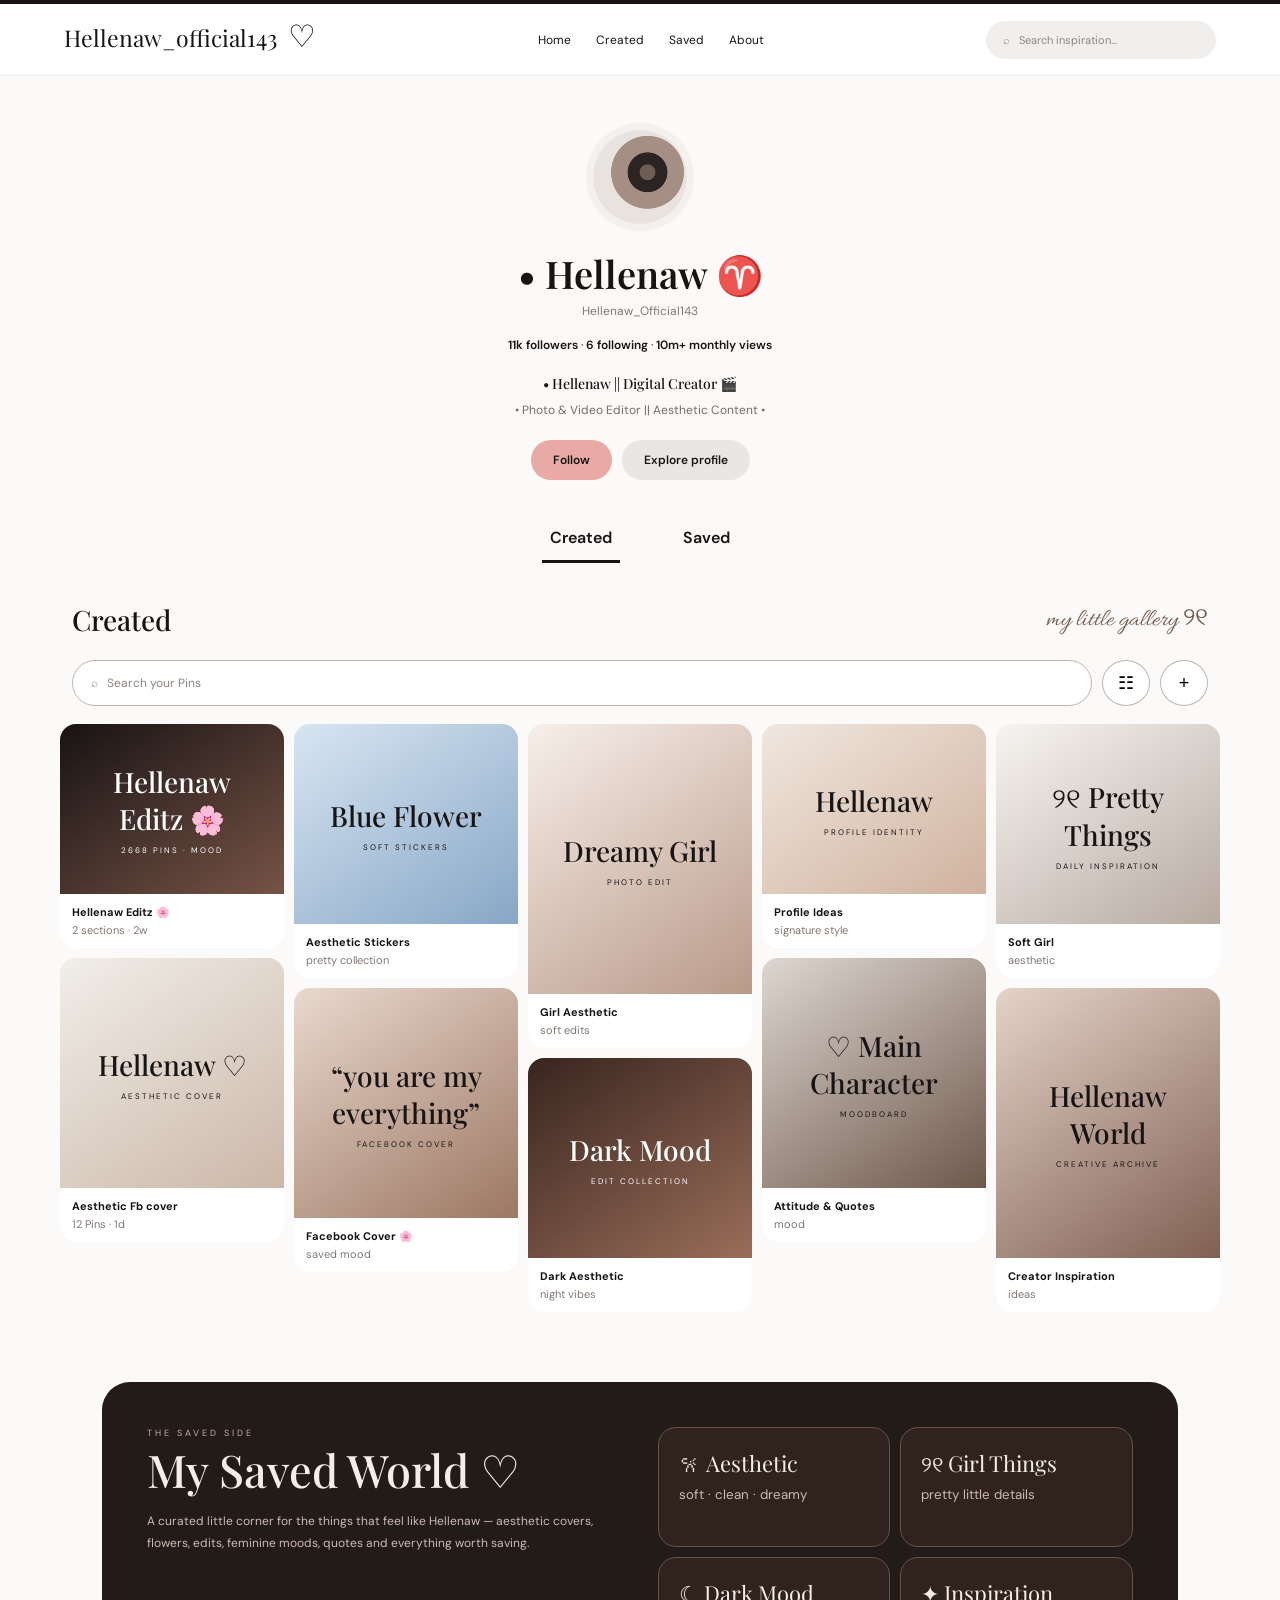
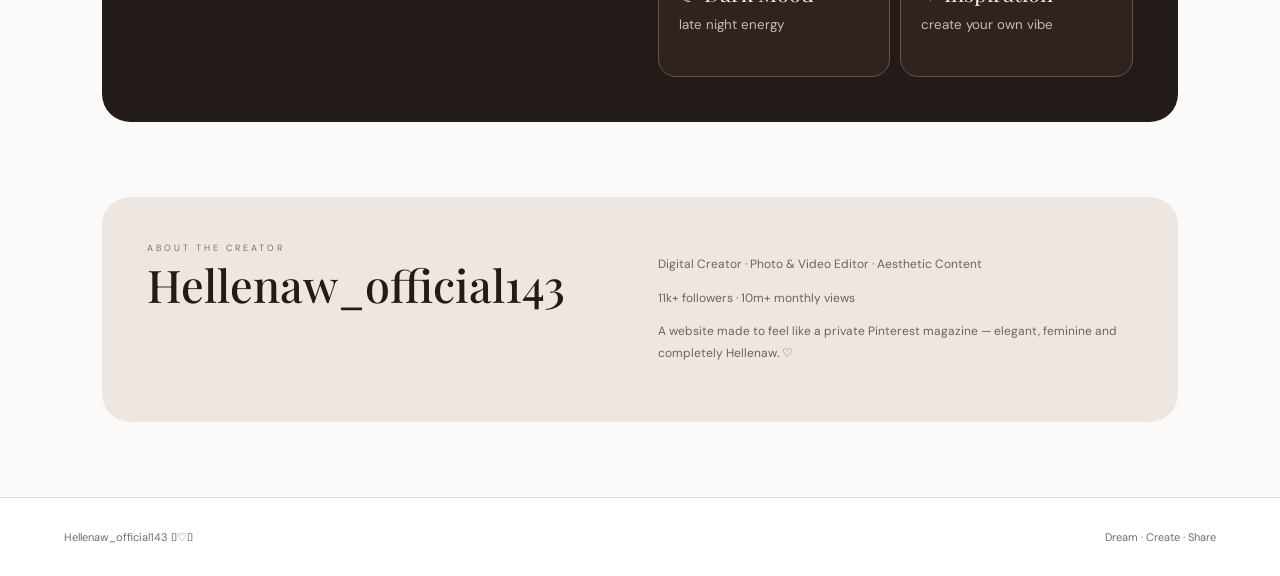
==== index.html @ 23c783a8 "Rename Hellenaw_official143_Pinterest_Aesthetic_V2-2.html to index.html" ====
<!DOCTYPE html>
<html lang="en">
<head>
<meta charset="UTF-8">
<meta name="viewport" content="width=device-width, initial-scale=1.0">
<title>Hellenaw_official143 · Pinterest</title>
<style>
@import url('https://fonts.googleapis.com/css2?family=Playfair+Display:wght@500;600&family=DM+Sans:wght@400;500;600&family=Allura&display=swap');
:root{--bg:#fbfaf9;--ink:#171414;--soft:#eceae7;--brown:#5a3d31;--pink:#e9aaa6;--line:#ddd9d5}
*{box-sizing:border-box}html{scroll-behavior:smooth}body{margin:0;background:var(--bg);color:var(--ink);font-family:"DM Sans",sans-serif}
a{text-decoration:none;color:inherit}.top{height:4px;background:#191515}
.nav{height:72px;background:#fff;display:flex;align-items:center;justify-content:space-between;padding:0 5%;position:sticky;top:0;z-index:20;border-bottom:1px solid #eee}
.brand{font-family:"Playfair Display",serif;font-size:23px}.brand span{font-family:Allura;font-size:31px;margin-left:5px}
.navlinks{display:flex;gap:25px;font-size:12px}.navlinks a:hover{text-decoration:underline}
.search{width:230px;background:#f1efed;border-radius:28px;padding:12px 17px;color:#8b8581;font-size:11px}
.hero{max-width:1120px;margin:auto;text-align:center;padding:54px 20px 28px}
.avatar{width:94px;height:94px;border-radius:50%;margin:auto;background:radial-gradient(circle at 58% 45%,#6e5d54 0 10%,#2c2422 11% 26%,#a58e83 27% 48%,#e8e3df 49% 100%);box-shadow:0 0 0 7px #f3f1ef}
.hero h1{font:600 38px "Playfair Display";margin:24px 0 4px}.handle{color:#807873;font-size:12px}.stats{font-size:12px;margin:18px 0}.stats b{font-weight:600}
.bio{font:500 14px "Playfair Display";line-height:1.8}.subbio{color:#756c68;font-size:12px;margin-top:6px}.actions{margin:22px 0;display:flex;justify-content:center;gap:10px}.btn{padding:12px 22px;border-radius:25px;font-size:12px;font-weight:600}.primary{background:var(--pink)}.secondary{background:#e9e7e4}
.tabs{display:flex;justify-content:center;gap:55px;margin-top:35px;font-weight:600}.tabs a{padding:12px 8px}.tabs .active{border-bottom:3px solid #171414}
.profileline{max-width:1180px;margin:10px auto 0;padding:0 22px;display:flex;justify-content:space-between;align-items:center}.profileline h2{font:500 28px "Playfair Display";margin:0}.profileline span{font-family:Allura;font-size:25px;color:#765b4e}
.tools{max-width:1180px;margin:22px auto 18px;padding:0 22px;display:flex;gap:10px}.pinsearch{flex:1;border:1px solid #bbb6b1;border-radius:24px;padding:14px 18px;background:#fff;color:#8b8581;font-size:12px}.filter,.add{width:48px;border:1px solid #bbb6b1;background:white;border-radius:50%;font-size:18px}
.grid{max-width:1180px;margin:auto;padding:0 10px 70px;columns:5 160px;column-gap:10px}
.card{break-inside:avoid;margin-bottom:10px;border-radius:16px;overflow:hidden;background:#eee;position:relative;cursor:pointer}.art{display:flex;align-items:center;justify-content:center;text-align:center;min-height:170px;padding:22px}
.card:nth-child(2n) .art{min-height:230px}.card:nth-child(3n) .art{min-height:200px}.card:nth-child(5n) .art{min-height:270px}
.art h3{font:500 28px "Playfair Display";margin:0}.art small{display:block;font-size:8px;letter-spacing:2px;margin-top:8px;text-transform:uppercase}
.c1{background:linear-gradient(145deg,#181313,#765346);color:white}.c2{background:linear-gradient(145deg,#f1eee9,#cbb7a8)}.c3{background:linear-gradient(145deg,#d8e5f2,#87a7c6)}.c4{background:linear-gradient(145deg,#e9d9ce,#9c7763)}.c5{background:linear-gradient(145deg,#f7efea,#b99a89)}.c6{background:linear-gradient(145deg,#38251f,#9a6d59);color:white}.c7{background:linear-gradient(145deg,#f0e7df,#d0b29e)}.c8{background:linear-gradient(145deg,#ded7d1,#6e584c)}.c9{background:linear-gradient(145deg,#f7f4f1,#b7aaa1)}.c10{background:linear-gradient(145deg,#e5d3c8,#806053)}
.label{background:#fff;padding:11px 12px;font-size:11px}.label b{display:block;margin-bottom:4px}.label span{color:#817873}
.collection{max-width:1120px;margin:0 auto 75px;padding:0 22px}.collectionbox{background:#231b18;color:#f5ede8;border-radius:28px;padding:45px;display:grid;grid-template-columns:1fr 1fr;gap:35px}.collectionbox h2{font:500 45px "Playfair Display";margin:0 0 10px}.collectionbox p{color:#cdbcb3;line-height:1.8;font-size:12px}.minirow{display:grid;grid-template-columns:1fr 1fr;gap:10px}.mini{border:1px solid #66544c;border-radius:18px;padding:20px;min-height:120px;background:#30231e}.mini strong{font:22px "Playfair Display"}.mini small{display:block;margin-top:8px;color:#cbb9af}
footer{background:#fff;border-top:1px solid var(--line);padding:32px 5%;display:flex;justify-content:space-between;color:#766b66;font-size:11px}
@media(max-width:800px){.navlinks{display:none}.search{width:130px}.grid{columns:3 130px}.collectionbox{grid-template-columns:1fr;padding:30px}.tabs{gap:30px}}
@media(max-width:500px){.nav{padding:0 15px}.brand{font-size:18px}.search{display:none}.hero{padding-top:35px}.hero h1{font-size:31px}.grid{columns:2 125px;padding-left:5px;padding-right:5px}.profileline{padding:0 15px}.tools{padding:0 15px}.collection{padding:0 15px}.minirow{grid-template-columns:1fr 1fr}}
</style>
</head>
<body>
<div class="top"></div>
<header class="nav">
  <a class="brand" href="#home">Hellenaw_official143 <span>♡</span></a>
  <div class="navlinks"><a href="#home">Home</a><a href="#created">Created</a><a href="#saved">Saved</a><a href="#about">About</a></div>
  <div class="search">⌕ &nbsp; Search inspiration...</div>
</header>

<section class="hero" id="home">
  <div class="avatar"></div>
  <h1>• Hellenaw ♈</h1>
  <div class="handle">Hellenaw_Official143</div>
  <div class="stats"><b>11k followers</b> · <b>6 following</b> · <b>10m+ monthly views</b></div>
  <div class="bio">• Hellenaw || Digital Creator 🎬</div>
  <div class="subbio">• Photo & Video Editor || Aesthetic Content •</div>
  <div class="actions"><a class="btn primary" href="https://www.pinterest.com/hellenaw_official143/" target="_blank">Follow</a><a class="btn secondary" href="#created">Explore profile</a></div>
  <div class="tabs"><a class="active" href="#created">Created</a><a href="#saved">Saved</a></div>
</section>

<section id="created">
<div class="profileline"><h2>Created</h2><span>my little gallery ୨୧</span></div>
<div class="tools"><div class="pinsearch">⌕ &nbsp; Search your Pins</div><button class="filter">☷</button><button class="add">+</button></div>
<div class="grid">
  <article class="card"><div class="art c1"><div><h3>Hellenaw Editz 🌸</h3><small>2668 pins · mood</small></div></div><div class="label"><b>Hellenaw Editz 🌸</b><span>2 sections · 2w</span></div></article>
  <article class="card"><div class="art c2"><div><h3>Hellenaw ♡</h3><small>aesthetic cover</small></div></div><div class="label"><b>Aesthetic Fb cover</b><span>12 Pins · 1d</span></div></article>
  <article class="card"><div class="art c3"><div><h3>Blue Flower</h3><small>soft stickers</small></div></div><div class="label"><b>Aesthetic Stickers</b><span>pretty collection</span></div></article>
  <article class="card"><div class="art c4"><div><h3>“you are my everything”</h3><small>Facebook cover</small></div></div><div class="label"><b>Facebook Cover 🌸</b><span>saved mood</span></div></article>
  <article class="card"><div class="art c5"><div><h3>Dreamy Girl</h3><small>photo edit</small></div></div><div class="label"><b>Girl Aesthetic</b><span>soft edits</span></div></article>
  <article class="card"><div class="art c6"><div><h3>Dark Mood</h3><small>edit collection</small></div></div><div class="label"><b>Dark Aesthetic</b><span>night vibes</span></div></article>
  <article class="card"><div class="art c7"><div><h3>Hellenaw</h3><small>profile identity</small></div></div><div class="label"><b>Profile Ideas</b><span>signature style</span></div></article>
  <article class="card"><div class="art c8"><div><h3>♡ Main Character</h3><small>moodboard</small></div></div><div class="label"><b>Attitude & Quotes</b><span>mood</span></div></article>
  <article class="card"><div class="art c9"><div><h3>୨୧ Pretty Things</h3><small>daily inspiration</small></div></div><div class="label"><b>Soft Girl</b><span>aesthetic</span></div></article>
  <article class="card"><div class="art c10"><div><h3>Hellenaw World</h3><small>creative archive</small></div></div><div class="label"><b>Creator Inspiration</b><span>ideas</span></div></article>
</div>
</section>

<section class="collection" id="saved">
<div class="collectionbox">
<div><div style="letter-spacing:3px;font-size:9px;color:#c7ada0">THE SAVED SIDE</div><h2>My Saved World ♡</h2><p>A curated little corner for the things that feel like Hellenaw — aesthetic covers, flowers, edits, feminine moods, quotes and everything worth saving.</p></div>
<div class="minirow">
<div class="mini"><strong>𐙚 Aesthetic</strong><small>soft · clean · dreamy</small></div>
<div class="mini"><strong>୨୧ Girl Things</strong><small>pretty little details</small></div>
<div class="mini"><strong>☾ Dark Mood</strong><small>late night energy</small></div>
<div class="mini"><strong>✦ Inspiration</strong><small>create your own vibe</small></div>
</div>
</div>
</section>

<section class="collection" id="about">
<div class="collectionbox" style="background:#eee7e1;color:#241a16">
<div><div style="letter-spacing:3px;font-size:9px;color:#856c5e">ABOUT THE CREATOR</div><h2>Hellenaw_official143</h2></div>
<div><p style="color:#6f625b">Digital Creator · Photo & Video Editor · Aesthetic Content</p><p style="color:#6f625b">11k+ followers · 10m+ monthly views</p><p style="color:#6f625b">A website made to feel like a private Pinterest magazine — elegant, feminine and completely Hellenaw. ♡</p></div>
</div>
</section>

<footer><span>Hellenaw_official143 𓆩♡𓆪</span><span>Dream · Create · Share</span></footer>
</body>
</html>
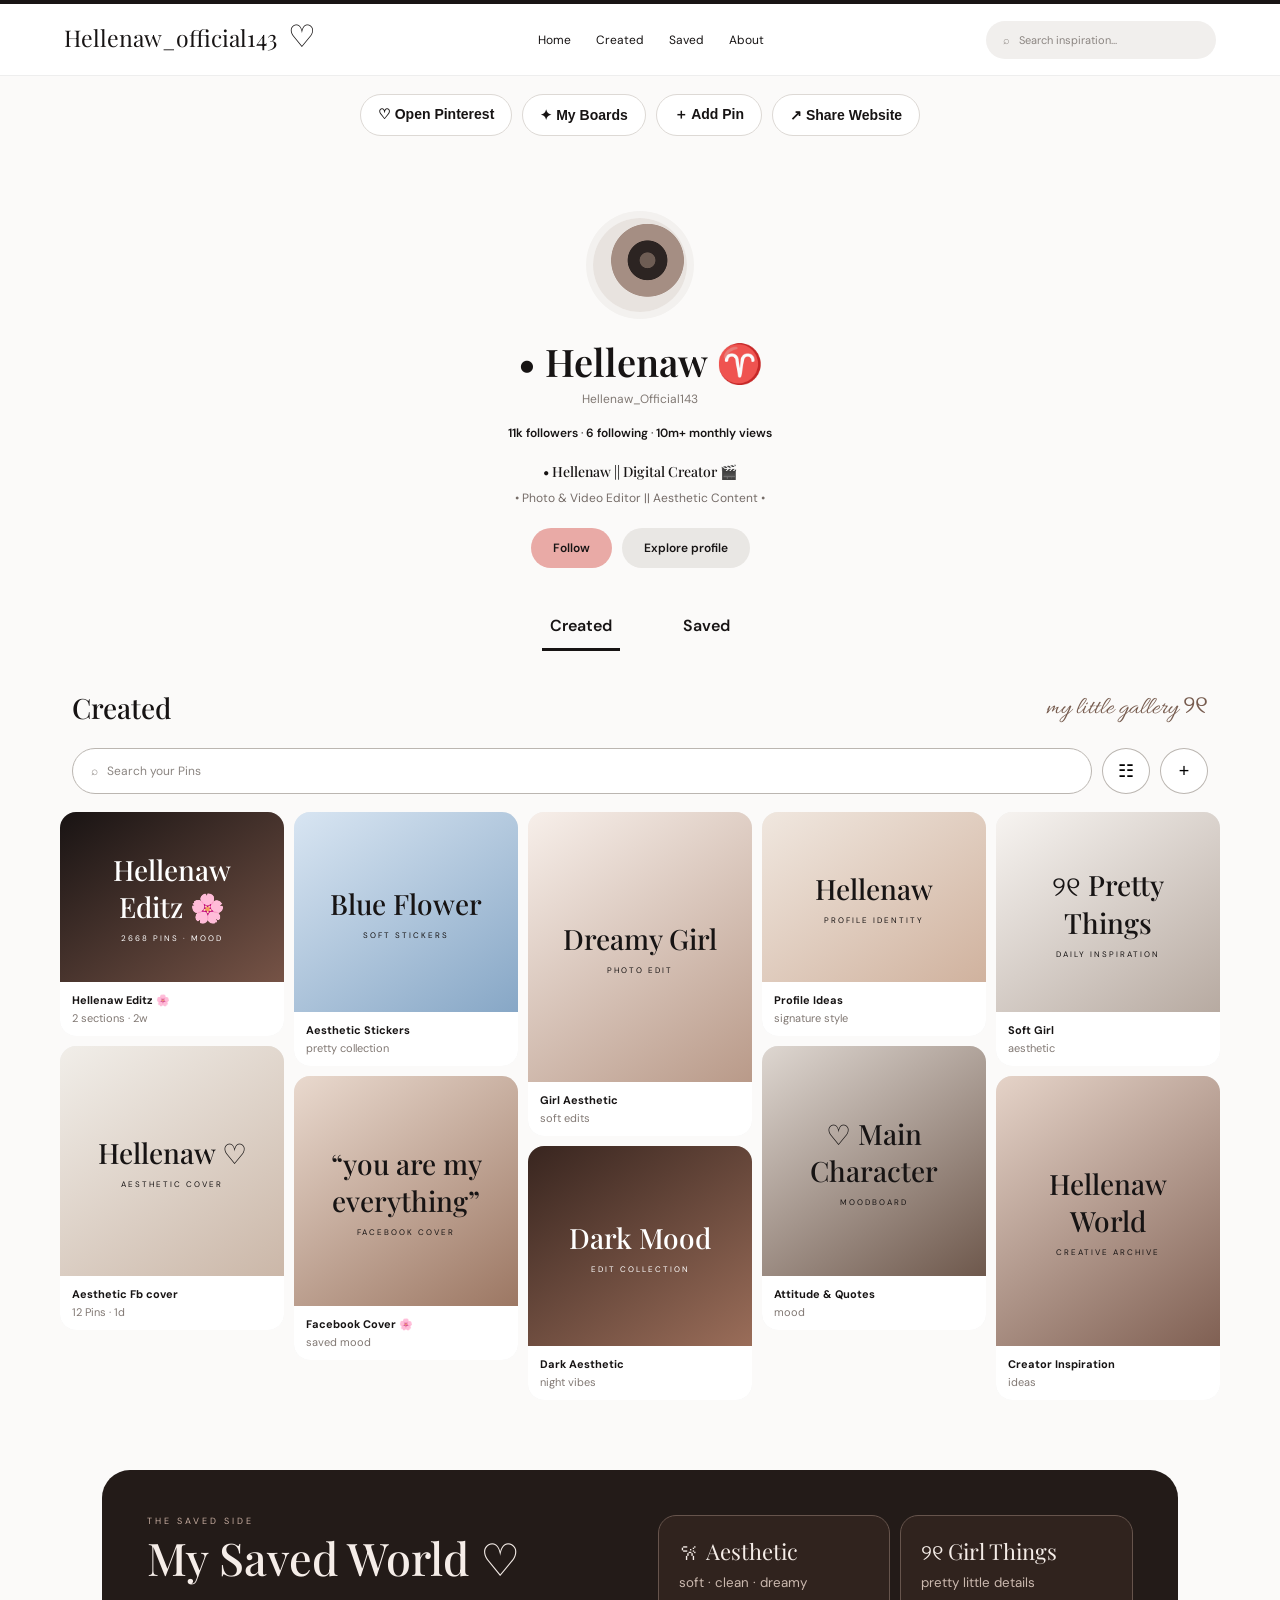
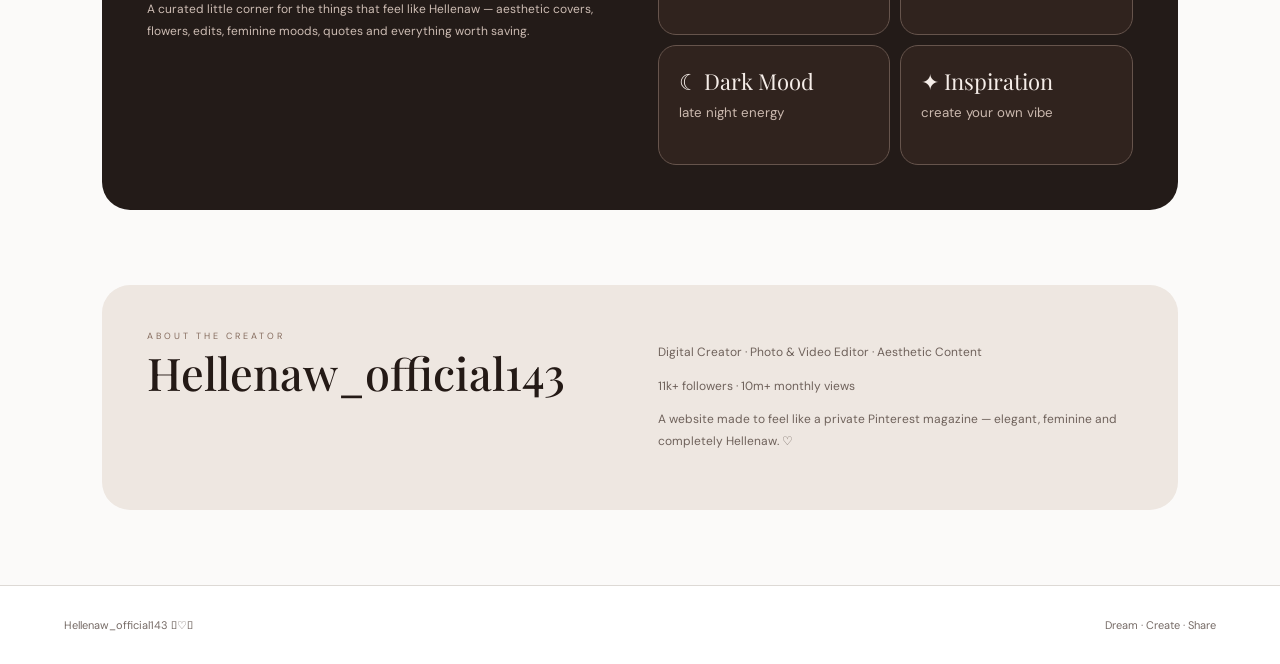
==== commit 41e90976: "Add files via upload" ====
--- a/index.html
+++ b/index.html
@@ -31,6 +31,19 @@
 @media(max-width:800px){.navlinks{display:none}.search{width:130px}.grid{columns:3 130px}.collectionbox{grid-template-columns:1fr;padding:30px}.tabs{gap:30px}}
 @media(max-width:500px){.nav{padding:0 15px}.brand{font-size:18px}.search{display:none}.hero{padding-top:35px}.hero h1{font-size:31px}.grid{columns:2 125px;padding-left:5px;padding-right:5px}.profileline{padding:0 15px}.tools{padding:0 15px}.collection{padding:0 15px}.minirow{grid-template-columns:1fr 1fr}}
 </style>
+
+<style>
+.actionbar{display:flex;gap:10px;justify-content:center;flex-wrap:wrap;margin:18px auto 28px}
+.actionbar button,.actionbar a{border:1px solid var(--line);background:#fff;border-radius:999px;padding:11px 17px;font:600 14px Arial,sans-serif;cursor:pointer;text-decoration:none;color:#171414}
+.actionbar button:hover,.actionbar a:hover{transform:translateY(-2px)}
+.toast{position:fixed;left:50%;bottom:22px;transform:translateX(-50%) translateY(20px);background:#171414;color:#fff;padding:11px 16px;border-radius:999px;font:600 13px Arial,sans-serif;opacity:0;pointer-events:none;transition:.25s;z-index:9999}
+.toast.show{opacity:1;transform:translateX(-50%) translateY(0)}
+.modal{position:fixed;inset:0;background:#0008;display:none;align-items:center;justify-content:center;z-index:9998;padding:20px}
+.modal.open{display:flex}.modalbox{width:min(430px,100%);background:#fff;border-radius:22px;padding:24px}
+.modalbox h3{margin:0 0 15px;font:600 25px "Playfair Display",serif}
+.modalbox input{width:100%;box-sizing:border-box;padding:12px 14px;border:1px solid #ddd;border-radius:12px;margin:7px 0;font-size:14px}
+.modal-actions{display:flex;gap:9px;margin-top:12px}.modal-actions button{flex:1}
+</style>
 </head>
 <body>
 <div class="top"></div>
@@ -39,6 +52,13 @@
   <div class="navlinks"><a href="#home">Home</a><a href="#created">Created</a><a href="#saved">Saved</a><a href="#about">About</a></div>
   <div class="search">⌕ &nbsp; Search inspiration...</div>
 </header>
+<div class="actionbar">
+  <a href="https://www.pinterest.com/hellenaw_official143/" target="_blank" rel="noopener">♡ Open Pinterest</a>
+  <button onclick="scrollToBoards()">✦ My Boards</button>
+  <button onclick="openAddPin()">＋ Add Pin</button>
+  <button onclick="shareSite()">↗ Share Website</button>
+</div>
+
 
 <section class="hero" id="home">
   <div class="avatar"></div>
@@ -88,5 +108,45 @@
 </section>
 
 <footer><span>Hellenaw_official143 𓆩♡𓆪</span><span>Dream · Create · Share</span></footer>
+
+<div id="toast" class="toast"></div>
+<div id="pinModal" class="modal" onclick="if(event.target===this)closeAddPin()">
+  <div class="modalbox">
+    <h3>Add a pin ✦</h3>
+    <input id="pinTitle" placeholder="Pin title, e.g. My New Edit">
+    <input id="pinImage" placeholder="Image URL (https://...)">
+    <input id="pinLink" placeholder="Optional link">
+    <div class="modal-actions">
+      <button onclick="closeAddPin()">Cancel</button>
+      <button onclick="savePin()">Add Pin</button>
+    </div>
+    <p style="font:12px Arial;color:#777;margin-top:12px">Added pins are saved on this browser. For everyone to see them, update the GitHub file later.</p>
+  </div>
+</div>
+<script>
+function toast(t){const x=document.getElementById('toast');x.textContent=t;x.classList.add('show');setTimeout(()=>x.classList.remove('show'),1800)}
+function scrollToBoards(){const e=document.querySelector('.collection');if(e)e.scrollIntoView({behavior:'smooth'});else toast('Boards section tak scroll nahi mila')}
+function shareSite(){if(navigator.share)navigator.share({title:'Hellenaw Official',text:'Visit my Hellenaw Official website ✦',url:location.href}).catch(()=>{});else{navigator.clipboard?.writeText(location.href);toast('Link copied ♡')}}
+function openAddPin(){document.getElementById('pinModal').classList.add('open')}
+function closeAddPin(){document.getElementById('pinModal').classList.remove('open')}
+function savePin(){
+ const title=document.getElementById('pinTitle').value.trim(),image=document.getElementById('pinImage').value.trim(),link=document.getElementById('pinLink').value.trim()||'#';
+ if(!title||!image){toast('Title aur image URL likho ♡');return}
+ const pins=JSON.parse(localStorage.getItem('hellenawPins')||'[]');pins.unshift({title,image,link});localStorage.setItem('hellenawPins',JSON.stringify(pins));
+ closeAddPin();renderPins();toast('Pin add ho gaya ✨')
+}
+function esc(s){return s.replace(/[&<>"']/g,m=>({'&':'&amp;','<':'&lt;','>':'&gt;','"':'&quot;',"'":'&#039;'}[m]))}
+function renderPins(){
+ const grid=document.querySelector('.grid');if(!grid)return;
+ document.querySelectorAll('.local-pin').forEach(e=>e.remove());
+ JSON.parse(localStorage.getItem('hellenawPins')||'[]').forEach(p=>{
+  const a=document.createElement('a');a.className='card pin-card local-pin';a.href=p.link;a.target='_blank';a.rel='noopener';
+  const d=document.createElement('div');d.className='art';d.style.minHeight='230px';d.style.backgroundImage='url("'+p.image.replace(/"/g,'')+'")';d.style.backgroundSize='cover';d.style.backgroundPosition='center';
+  const l=document.createElement('div');l.className='label';l.innerHTML='<b>'+esc(p.title)+'</b><br><small>Added pin ✦</small>';
+  a.append(d,l);grid.prepend(a);
+ })
+}
+document.addEventListener('DOMContentLoaded',renderPins);
+</script>
 </body>
-</html>
+</html>
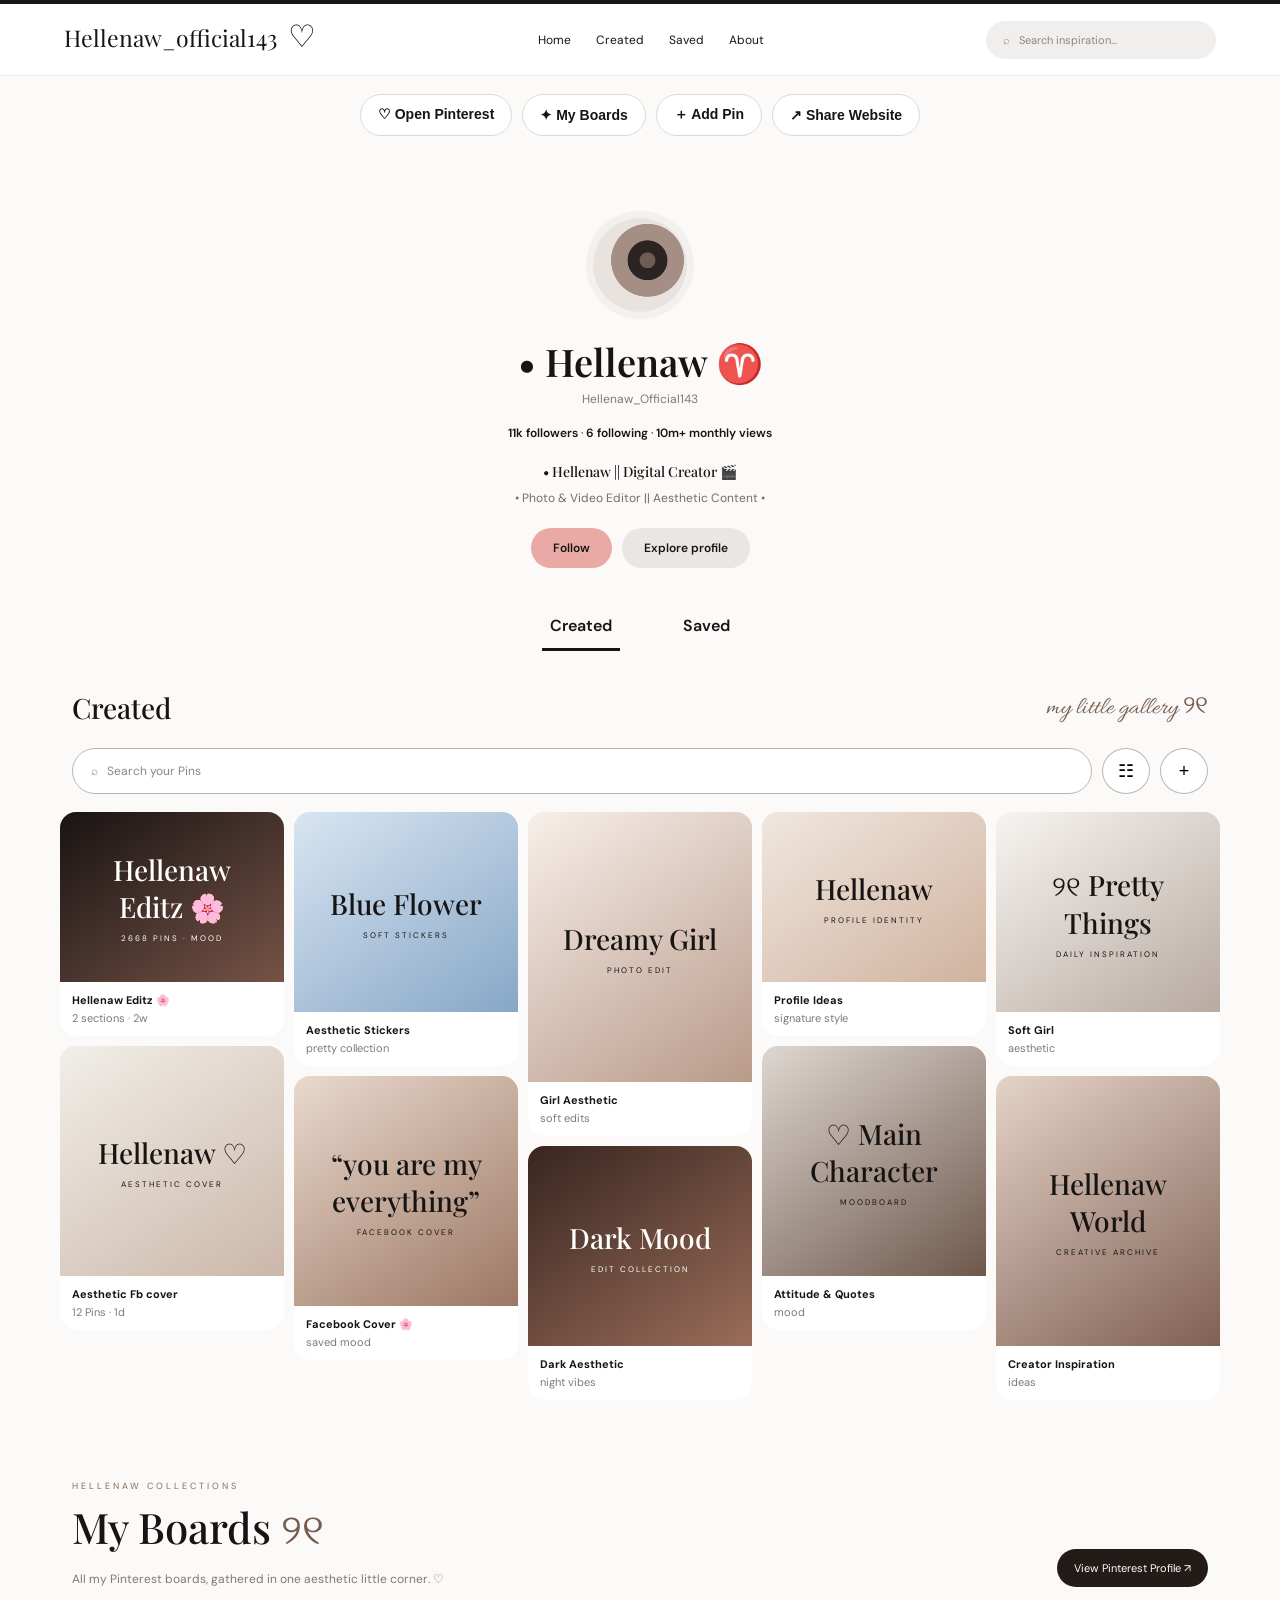
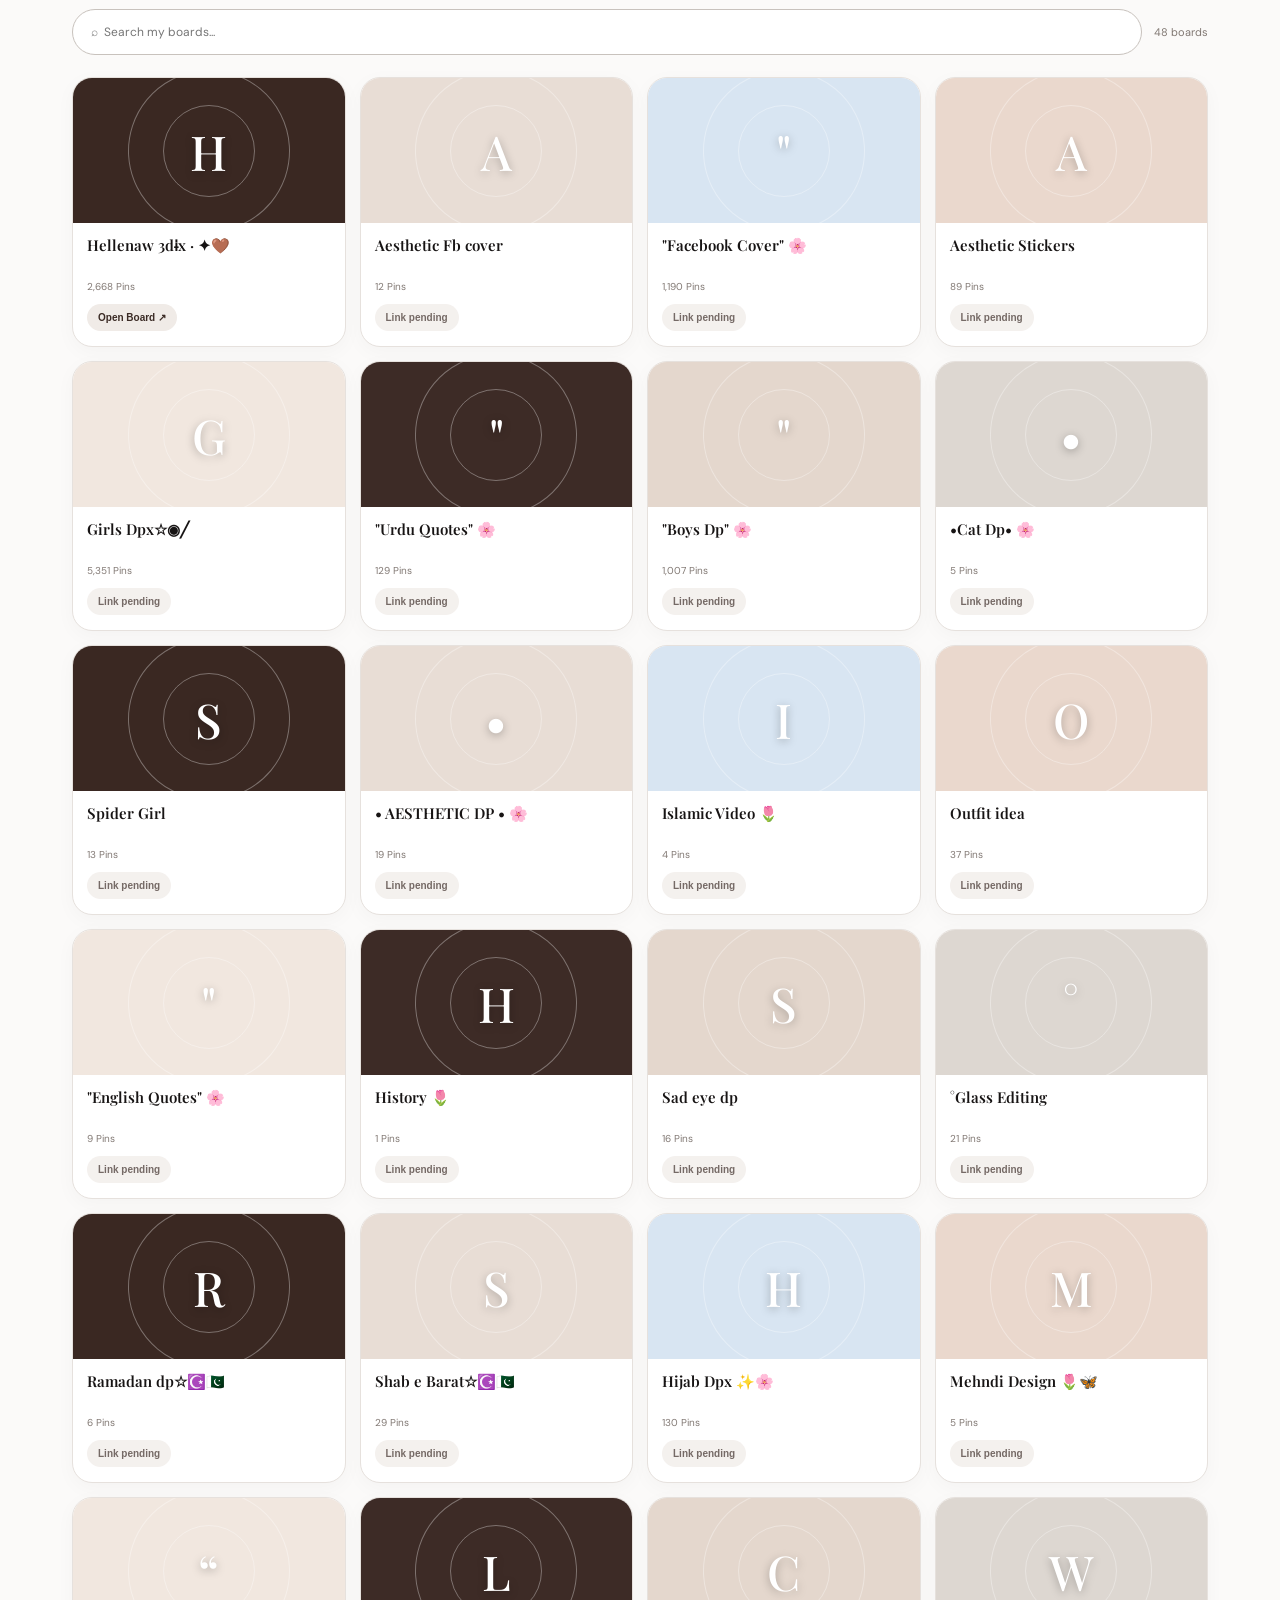
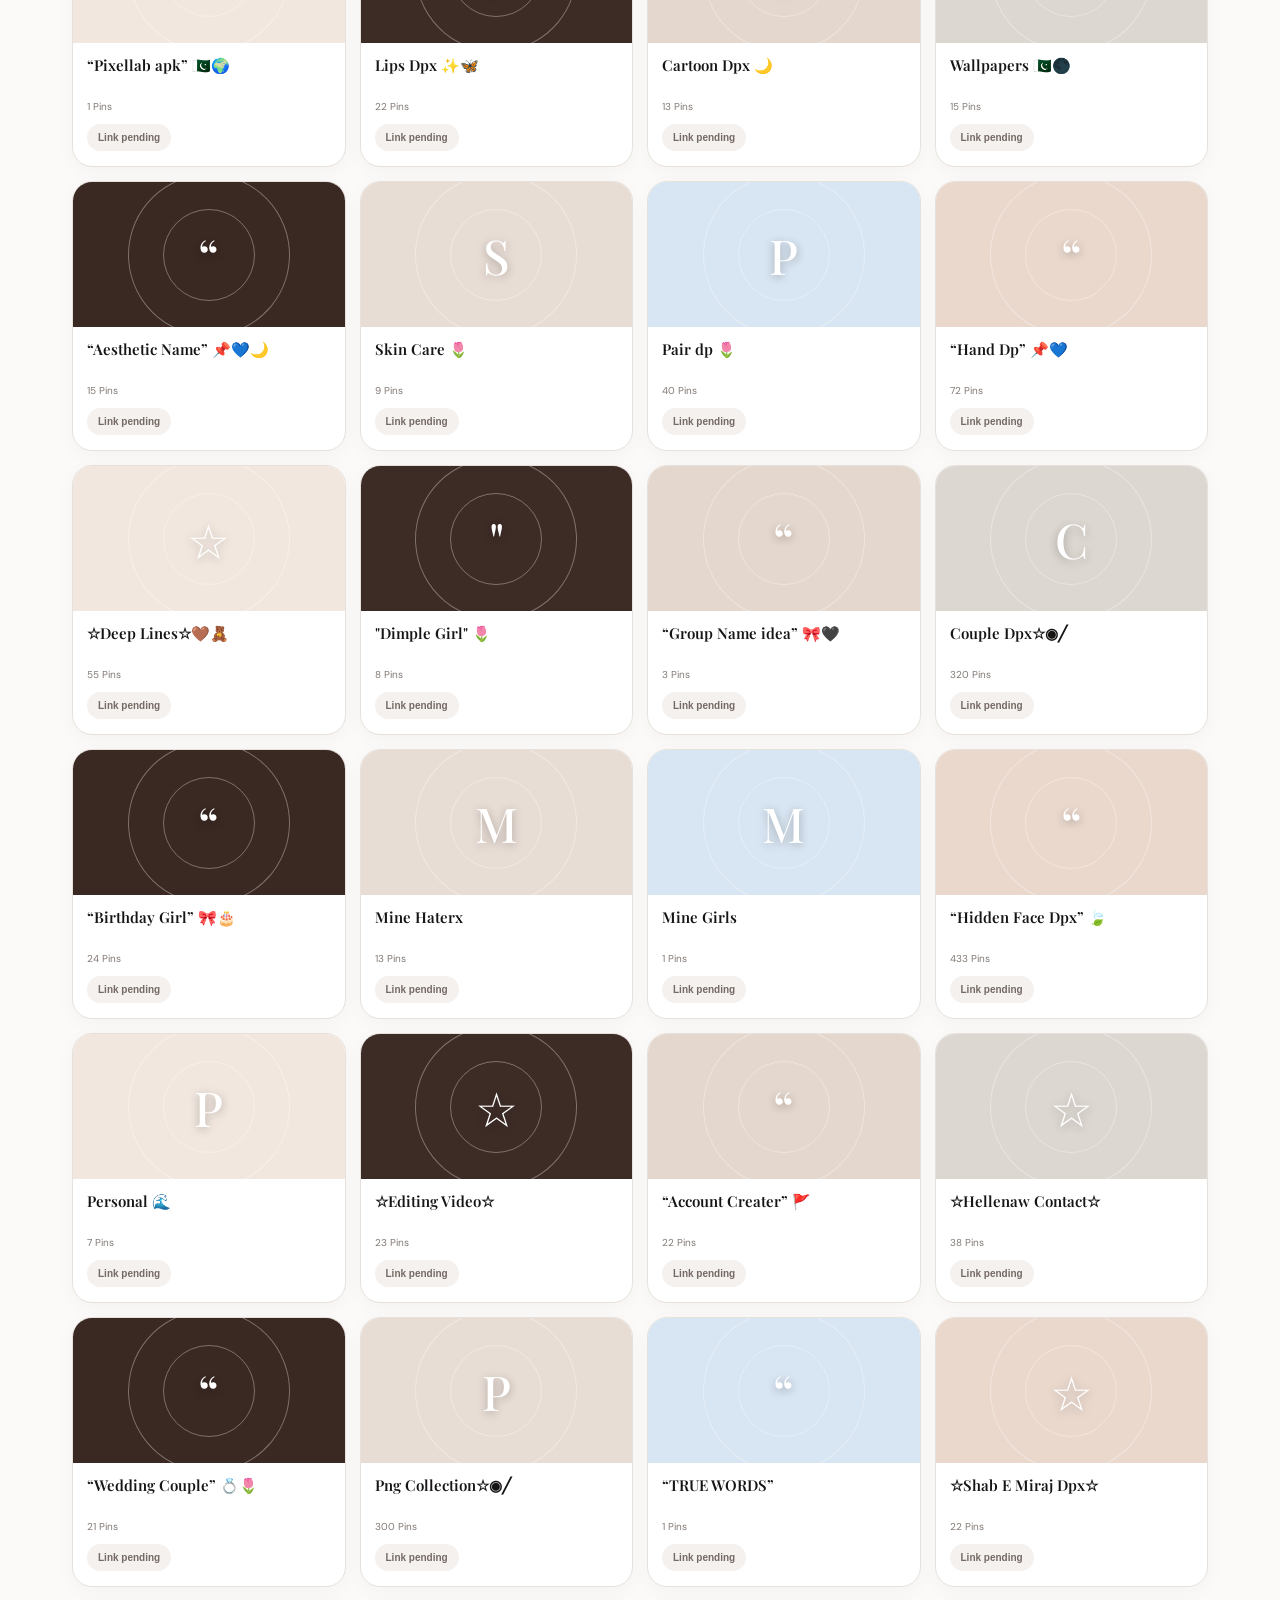
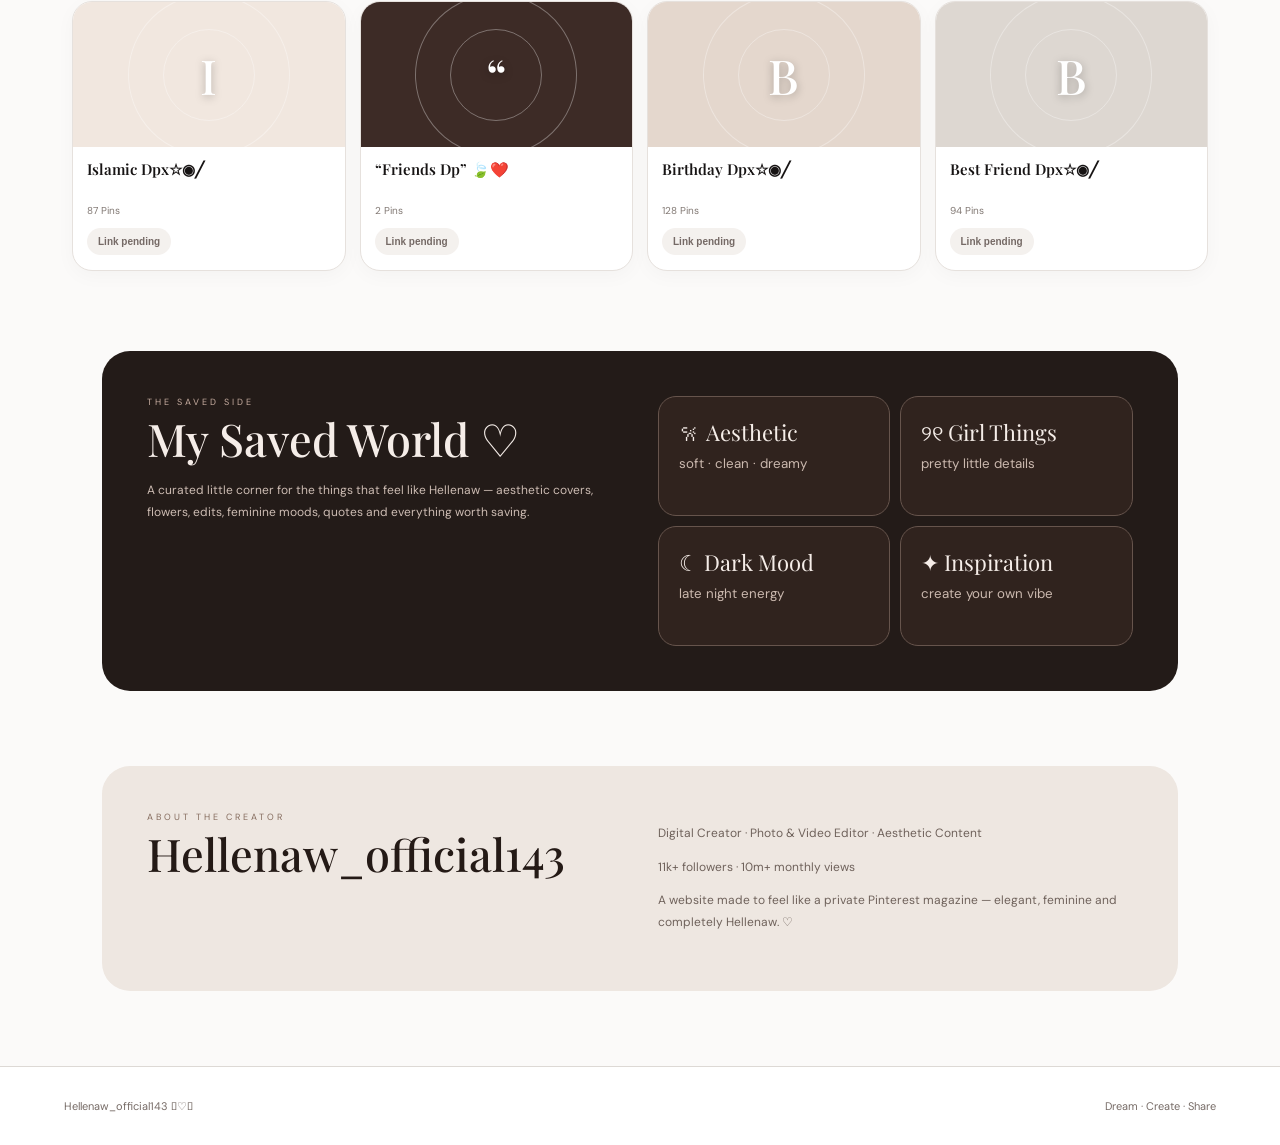
==== commit 4da1b691: "Add files via upload" ====
--- a/index.html
+++ b/index.html
@@ -44,6 +44,37 @@
 .modalbox input{width:100%;box-sizing:border-box;padding:12px 14px;border:1px solid #ddd;border-radius:12px;margin:7px 0;font-size:14px}
 .modal-actions{display:flex;gap:9px;margin-top:12px}.modal-actions button{flex:1}
 </style>
+
+<style>
+.boards-next{max-width:1180px;margin:10px auto 80px;padding:0 22px}
+.boards-heading{display:flex;justify-content:space-between;align-items:end;gap:20px;margin-bottom:22px}
+.eyebrow{font-size:9px;letter-spacing:3px;color:#856c5e;margin-bottom:7px}
+.boards-heading h2{font:500 42px "Playfair Display",serif;margin:0}
+.boards-heading h2 span{font-family:Allura;color:#765b4e}
+.boards-heading p{margin:8px 0 0;color:#817873;font-size:12px}
+.profile-board-link{background:#231b18;color:#fff;border-radius:999px;padding:12px 17px;font-size:11px;white-space:nowrap}
+.board-search-wrap{display:flex;align-items:center;gap:12px;margin:18px 0 22px}
+.board-search{flex:1;border:1px solid #c8c2bd;border-radius:25px;padding:14px 18px;background:#fff;font:12px "DM Sans",sans-serif;outline:none}
+.board-search:focus{box-shadow:0 0 0 3px #eaded7}
+#boardCount{font-size:11px;color:#817873;white-space:nowrap}
+.board-grid{display:grid;grid-template-columns:repeat(4,1fr);gap:14px}
+.board-card{background:#fff;border:1px solid #e6e1dd;border-radius:20px;overflow:hidden;transition:.2s;box-shadow:0 5px 20px #00000008}
+.board-card:hover{transform:translateY(-3px);box-shadow:0 12px 28px #00000012}
+.board-cover{height:145px;background:var(--cover);display:flex;align-items:center;justify-content:center;position:relative;overflow:hidden}
+.board-cover:before,.board-cover:after{content:"";position:absolute;border:1px solid #ffffff55;border-radius:50%}
+.board-cover:before{width:160px;height:160px;transform:rotate(18deg)}
+.board-cover:after{width:90px;height:90px}
+.board-cover span{font:500 48px "Playfair Display",serif;color:#fff;text-shadow:0 2px 10px #0004;z-index:1}
+.board-info{padding:13px 14px 15px}
+.board-info h3{font:600 15px "Playfair Display",serif;margin:0;min-height:38px;line-height:1.25}
+.board-info p{font-size:10px;color:#817873;margin:6px 0 11px}
+.board-open{display:inline-block;border:0;background:#f0ebe7;color:#3b2b25;border-radius:999px;padding:8px 11px;font:600 10px Arial,sans-serif;cursor:pointer}
+.board-open:hover{background:#e5d9d1}
+.board-open.muted{opacity:.7}
+@media(max-width:900px){.board-grid{grid-template-columns:repeat(3,1fr)}}
+@media(max-width:650px){.boards-next{padding:0 15px}.boards-heading{align-items:flex-start;flex-direction:column}.boards-heading h2{font-size:34px}.profile-board-link{width:100%;text-align:center}.board-grid{grid-template-columns:repeat(2,1fr);gap:10px}.board-cover{height:125px}.board-info{padding:11px}.board-info h3{font-size:14px}.board-search-wrap{align-items:stretch;flex-direction:column;gap:7px}.board-search{width:100%}}
+</style>
+
 </head>
 <body>
 <div class="top"></div>
@@ -88,6 +119,25 @@
 </div>
 </section>
 
+
+<section class="boards-next" id="boards">
+  <div class="boards-heading">
+    <div>
+      <div class="eyebrow">HELLENAW COLLECTIONS</div>
+      <h2>My Boards <span>୨୧</span></h2>
+      <p>All my Pinterest boards, gathered in one aesthetic little corner. ♡</p>
+    </div>
+    <a class="profile-board-link" href="https://www.pinterest.com/hellenaw_official143/" target="_blank" rel="noopener">View Pinterest Profile ↗</a>
+  </div>
+  <div class="board-search-wrap">
+    <input id="boardSearch" class="board-search" placeholder="⌕  Search my boards..." oninput="filterBoards()">
+    <span id="boardCount">48 boards</span>
+  </div>
+  <div class="board-grid">
+    <article class="board-card" data-name="hellenaw 3dɨx · ✦🤎"><div class="board-cover" style="--cover:#3a2822"><span>H</span></div><div class="board-info"><h3>Hellenaw 3dɨx · ✦🤎</h3><p>2,668 Pins</p><a class="board-open" href="https://pin.it/5tkd9k4Jn" target="_blank" rel="noopener">Open Board ↗</a></div></article><article class="board-card" data-name="aesthetic fb cover"><div class="board-cover" style="--cover:#e8ddd5"><span>A</span></div><div class="board-info"><h3>Aesthetic Fb cover</h3><p>12 Pins</p><button class="board-open muted" onclick="toast('Is board ka direct link abhi add nahi hua 🤎')">Link pending</button></div></article><article class="board-card" data-name="&quot;facebook cover&quot; 🌸"><div class="board-cover" style="--cover:#d8e5f2"><span>&quot;</span></div><div class="board-info"><h3>&quot;Facebook Cover&quot; 🌸</h3><p>1,190 Pins</p><button class="board-open muted" onclick="toast('Is board ka direct link abhi add nahi hua 🤎')">Link pending</button></div></article><article class="board-card" data-name="aesthetic stickers"><div class="board-cover" style="--cover:#ead8cd"><span>A</span></div><div class="board-info"><h3>Aesthetic Stickers</h3><p>89 Pins</p><button class="board-open muted" onclick="toast('Is board ka direct link abhi add nahi hua 🤎')">Link pending</button></div></article><article class="board-card" data-name="girls dpx☆◉╱"><div class="board-cover" style="--cover:#f1e7df"><span>G</span></div><div class="board-info"><h3>Girls Dpx☆◉╱</h3><p>5,351 Pins</p><button class="board-open muted" onclick="toast('Is board ka direct link abhi add nahi hua 🤎')">Link pending</button></div></article><article class="board-card" data-name="&quot;urdu quotes&quot; 🌸"><div class="board-cover" style="--cover:#3d2b26"><span>&quot;</span></div><div class="board-info"><h3>&quot;Urdu Quotes&quot; 🌸</h3><p>129 Pins</p><button class="board-open muted" onclick="toast('Is board ka direct link abhi add nahi hua 🤎')">Link pending</button></div></article><article class="board-card" data-name="&quot;boys dp&quot; 🌸"><div class="board-cover" style="--cover:#e4d7cd"><span>&quot;</span></div><div class="board-info"><h3>&quot;Boys Dp&quot; 🌸</h3><p>1,007 Pins</p><button class="board-open muted" onclick="toast('Is board ka direct link abhi add nahi hua 🤎')">Link pending</button></div></article><article class="board-card" data-name="•cat dp• 🌸"><div class="board-cover" style="--cover:#ddd7d1"><span>•</span></div><div class="board-info"><h3>•Cat Dp• 🌸</h3><p>5 Pins</p><button class="board-open muted" onclick="toast('Is board ka direct link abhi add nahi hua 🤎')">Link pending</button></div></article><article class="board-card" data-name="spider girl"><div class="board-cover" style="--cover:#3a2822"><span>S</span></div><div class="board-info"><h3>Spider Girl</h3><p>13 Pins</p><button class="board-open muted" onclick="toast('Is board ka direct link abhi add nahi hua 🤎')">Link pending</button></div></article><article class="board-card" data-name="• aesthetic dp • 🌸"><div class="board-cover" style="--cover:#e8ddd5"><span>•</span></div><div class="board-info"><h3>• AESTHETIC DP • 🌸</h3><p>19 Pins</p><button class="board-open muted" onclick="toast('Is board ka direct link abhi add nahi hua 🤎')">Link pending</button></div></article><article class="board-card" data-name="islamic video 🌷"><div class="board-cover" style="--cover:#d8e5f2"><span>I</span></div><div class="board-info"><h3>Islamic Video 🌷</h3><p>4 Pins</p><button class="board-open muted" onclick="toast('Is board ka direct link abhi add nahi hua 🤎')">Link pending</button></div></article><article class="board-card" data-name="outfit idea"><div class="board-cover" style="--cover:#ead8cd"><span>O</span></div><div class="board-info"><h3>Outfit idea</h3><p>37 Pins</p><button class="board-open muted" onclick="toast('Is board ka direct link abhi add nahi hua 🤎')">Link pending</button></div></article><article class="board-card" data-name="&quot;english quotes&quot; 🌸"><div class="board-cover" style="--cover:#f1e7df"><span>&quot;</span></div><div class="board-info"><h3>&quot;English Quotes&quot; 🌸</h3><p>9 Pins</p><button class="board-open muted" onclick="toast('Is board ka direct link abhi add nahi hua 🤎')">Link pending</button></div></article><article class="board-card" data-name="history 🌷"><div class="board-cover" style="--cover:#3d2b26"><span>H</span></div><div class="board-info"><h3>History 🌷</h3><p>1 Pins</p><button class="board-open muted" onclick="toast('Is board ka direct link abhi add nahi hua 🤎')">Link pending</button></div></article><article class="board-card" data-name="sad eye dp"><div class="board-cover" style="--cover:#e4d7cd"><span>S</span></div><div class="board-info"><h3>Sad eye dp</h3><p>16 Pins</p><button class="board-open muted" onclick="toast('Is board ka direct link abhi add nahi hua 🤎')">Link pending</button></div></article><article class="board-card" data-name="°glass editing"><div class="board-cover" style="--cover:#ddd7d1"><span>°</span></div><div class="board-info"><h3>°Glass Editing</h3><p>21 Pins</p><button class="board-open muted" onclick="toast('Is board ka direct link abhi add nahi hua 🤎')">Link pending</button></div></article><article class="board-card" data-name="ramadan dp☆☪️🇵🇰"><div class="board-cover" style="--cover:#3a2822"><span>R</span></div><div class="board-info"><h3>Ramadan dp☆☪️🇵🇰</h3><p>6 Pins</p><button class="board-open muted" onclick="toast('Is board ka direct link abhi add nahi hua 🤎')">Link pending</button></div></article><article class="board-card" data-name="shab e barat☆☪️🇵🇰"><div class="board-cover" style="--cover:#e8ddd5"><span>S</span></div><div class="board-info"><h3>Shab e Barat☆☪️🇵🇰</h3><p>29 Pins</p><button class="board-open muted" onclick="toast('Is board ka direct link abhi add nahi hua 🤎')">Link pending</button></div></article><article class="board-card" data-name="hijab dpx ✨🌸"><div class="board-cover" style="--cover:#d8e5f2"><span>H</span></div><div class="board-info"><h3>Hijab Dpx ✨🌸</h3><p>130 Pins</p><button class="board-open muted" onclick="toast('Is board ka direct link abhi add nahi hua 🤎')">Link pending</button></div></article><article class="board-card" data-name="mehndi design 🌷🦋"><div class="board-cover" style="--cover:#ead8cd"><span>M</span></div><div class="board-info"><h3>Mehndi Design 🌷🦋</h3><p>5 Pins</p><button class="board-open muted" onclick="toast('Is board ka direct link abhi add nahi hua 🤎')">Link pending</button></div></article><article class="board-card" data-name="“pixellab apk” 🇵🇰🌍"><div class="board-cover" style="--cover:#f1e7df"><span>“</span></div><div class="board-info"><h3>“Pixellab apk” 🇵🇰🌍</h3><p>1 Pins</p><button class="board-open muted" onclick="toast('Is board ka direct link abhi add nahi hua 🤎')">Link pending</button></div></article><article class="board-card" data-name="lips dpx ✨🦋"><div class="board-cover" style="--cover:#3d2b26"><span>L</span></div><div class="board-info"><h3>Lips Dpx ✨🦋</h3><p>22 Pins</p><button class="board-open muted" onclick="toast('Is board ka direct link abhi add nahi hua 🤎')">Link pending</button></div></article><article class="board-card" data-name="cartoon dpx 🌙"><div class="board-cover" style="--cover:#e4d7cd"><span>C</span></div><div class="board-info"><h3>Cartoon Dpx 🌙</h3><p>13 Pins</p><button class="board-open muted" onclick="toast('Is board ka direct link abhi add nahi hua 🤎')">Link pending</button></div></article><article class="board-card" data-name="wallpapers 🇵🇰🌑"><div class="board-cover" style="--cover:#ddd7d1"><span>W</span></div><div class="board-info"><h3>Wallpapers 🇵🇰🌑</h3><p>15 Pins</p><button class="board-open muted" onclick="toast('Is board ka direct link abhi add nahi hua 🤎')">Link pending</button></div></article><article class="board-card" data-name="“aesthetic name” 📌💙🌙"><div class="board-cover" style="--cover:#3a2822"><span>“</span></div><div class="board-info"><h3>“Aesthetic Name” 📌💙🌙</h3><p>15 Pins</p><button class="board-open muted" onclick="toast('Is board ka direct link abhi add nahi hua 🤎')">Link pending</button></div></article><article class="board-card" data-name="skin care 🌷"><div class="board-cover" style="--cover:#e8ddd5"><span>S</span></div><div class="board-info"><h3>Skin Care 🌷</h3><p>9 Pins</p><button class="board-open muted" onclick="toast('Is board ka direct link abhi add nahi hua 🤎')">Link pending</button></div></article><article class="board-card" data-name="pair dp 🌷"><div class="board-cover" style="--cover:#d8e5f2"><span>P</span></div><div class="board-info"><h3>Pair dp 🌷</h3><p>40 Pins</p><button class="board-open muted" onclick="toast('Is board ka direct link abhi add nahi hua 🤎')">Link pending</button></div></article><article class="board-card" data-name="“hand dp” 📌💙"><div class="board-cover" style="--cover:#ead8cd"><span>“</span></div><div class="board-info"><h3>“Hand Dp” 📌💙</h3><p>72 Pins</p><button class="board-open muted" onclick="toast('Is board ka direct link abhi add nahi hua 🤎')">Link pending</button></div></article><article class="board-card" data-name="☆deep lines☆🤎🧸"><div class="board-cover" style="--cover:#f1e7df"><span>☆</span></div><div class="board-info"><h3>☆Deep Lines☆🤎🧸</h3><p>55 Pins</p><button class="board-open muted" onclick="toast('Is board ka direct link abhi add nahi hua 🤎')">Link pending</button></div></article><article class="board-card" data-name="&quot;dimple girl&quot; 🌷"><div class="board-cover" style="--cover:#3d2b26"><span>&quot;</span></div><div class="board-info"><h3>&quot;Dimple Girl&quot; 🌷</h3><p>8 Pins</p><button class="board-open muted" onclick="toast('Is board ka direct link abhi add nahi hua 🤎')">Link pending</button></div></article><article class="board-card" data-name="“group name idea” 🎀🖤"><div class="board-cover" style="--cover:#e4d7cd"><span>“</span></div><div class="board-info"><h3>“Group Name idea” 🎀🖤</h3><p>3 Pins</p><button class="board-open muted" onclick="toast('Is board ka direct link abhi add nahi hua 🤎')">Link pending</button></div></article><article class="board-card" data-name="couple dpx☆◉╱"><div class="board-cover" style="--cover:#ddd7d1"><span>C</span></div><div class="board-info"><h3>Couple Dpx☆◉╱</h3><p>320 Pins</p><button class="board-open muted" onclick="toast('Is board ka direct link abhi add nahi hua 🤎')">Link pending</button></div></article><article class="board-card" data-name="“birthday girl” 🎀🎂"><div class="board-cover" style="--cover:#3a2822"><span>“</span></div><div class="board-info"><h3>“Birthday Girl” 🎀🎂</h3><p>24 Pins</p><button class="board-open muted" onclick="toast('Is board ka direct link abhi add nahi hua 🤎')">Link pending</button></div></article><article class="board-card" data-name="mine haterx"><div class="board-cover" style="--cover:#e8ddd5"><span>M</span></div><div class="board-info"><h3>Mine Haterx</h3><p>13 Pins</p><button class="board-open muted" onclick="toast('Is board ka direct link abhi add nahi hua 🤎')">Link pending</button></div></article><article class="board-card" data-name="mine girls"><div class="board-cover" style="--cover:#d8e5f2"><span>M</span></div><div class="board-info"><h3>Mine Girls</h3><p>1 Pins</p><button class="board-open muted" onclick="toast('Is board ka direct link abhi add nahi hua 🤎')">Link pending</button></div></article><article class="board-card" data-name="“hidden face dpx” 🍃"><div class="board-cover" style="--cover:#ead8cd"><span>“</span></div><div class="board-info"><h3>“Hidden Face Dpx” 🍃</h3><p>433 Pins</p><button class="board-open muted" onclick="toast('Is board ka direct link abhi add nahi hua 🤎')">Link pending</button></div></article><article class="board-card" data-name="personal 🌊"><div class="board-cover" style="--cover:#f1e7df"><span>P</span></div><div class="board-info"><h3>Personal 🌊</h3><p>7 Pins</p><button class="board-open muted" onclick="toast('Is board ka direct link abhi add nahi hua 🤎')">Link pending</button></div></article><article class="board-card" data-name="☆editing video☆"><div class="board-cover" style="--cover:#3d2b26"><span>☆</span></div><div class="board-info"><h3>☆Editing Video☆</h3><p>23 Pins</p><button class="board-open muted" onclick="toast('Is board ka direct link abhi add nahi hua 🤎')">Link pending</button></div></article><article class="board-card" data-name="“account creater” 🚩"><div class="board-cover" style="--cover:#e4d7cd"><span>“</span></div><div class="board-info"><h3>“Account Creater” 🚩</h3><p>22 Pins</p><button class="board-open muted" onclick="toast('Is board ka direct link abhi add nahi hua 🤎')">Link pending</button></div></article><article class="board-card" data-name="☆hellenaw contact☆"><div class="board-cover" style="--cover:#ddd7d1"><span>☆</span></div><div class="board-info"><h3>☆Hellenaw Contact☆</h3><p>38 Pins</p><button class="board-open muted" onclick="toast('Is board ka direct link abhi add nahi hua 🤎')">Link pending</button></div></article><article class="board-card" data-name="“wedding couple” 💍🌷"><div class="board-cover" style="--cover:#3a2822"><span>“</span></div><div class="board-info"><h3>“Wedding Couple” 💍🌷</h3><p>21 Pins</p><button class="board-open muted" onclick="toast('Is board ka direct link abhi add nahi hua 🤎')">Link pending</button></div></article><article class="board-card" data-name="png collection☆◉╱"><div class="board-cover" style="--cover:#e8ddd5"><span>P</span></div><div class="board-info"><h3>Png Collection☆◉╱</h3><p>300 Pins</p><button class="board-open muted" onclick="toast('Is board ka direct link abhi add nahi hua 🤎')">Link pending</button></div></article><article class="board-card" data-name="“true words”"><div class="board-cover" style="--cover:#d8e5f2"><span>“</span></div><div class="board-info"><h3>“TRUE WORDS”</h3><p>1 Pins</p><button class="board-open muted" onclick="toast('Is board ka direct link abhi add nahi hua 🤎')">Link pending</button></div></article><article class="board-card" data-name="☆shab e miraj dpx☆"><div class="board-cover" style="--cover:#ead8cd"><span>☆</span></div><div class="board-info"><h3>☆Shab E Miraj Dpx☆</h3><p>22 Pins</p><button class="board-open muted" onclick="toast('Is board ka direct link abhi add nahi hua 🤎')">Link pending</button></div></article><article class="board-card" data-name="islamic dpx☆◉╱"><div class="board-cover" style="--cover:#f1e7df"><span>I</span></div><div class="board-info"><h3>Islamic Dpx☆◉╱</h3><p>87 Pins</p><button class="board-open muted" onclick="toast('Is board ka direct link abhi add nahi hua 🤎')">Link pending</button></div></article><article class="board-card" data-name="“friends dp” 🍃❤️"><div class="board-cover" style="--cover:#3d2b26"><span>“</span></div><div class="board-info"><h3>“Friends Dp” 🍃❤️</h3><p>2 Pins</p><button class="board-open muted" onclick="toast('Is board ka direct link abhi add nahi hua 🤎')">Link pending</button></div></article><article class="board-card" data-name="birthday dpx☆◉╱"><div class="board-cover" style="--cover:#e4d7cd"><span>B</span></div><div class="board-info"><h3>Birthday Dpx☆◉╱</h3><p>128 Pins</p><button class="board-open muted" onclick="toast('Is board ka direct link abhi add nahi hua 🤎')">Link pending</button></div></article><article class="board-card" data-name="best friend dpx☆◉╱"><div class="board-cover" style="--cover:#ddd7d1"><span>B</span></div><div class="board-info"><h3>Best Friend Dpx☆◉╱</h3><p>94 Pins</p><button class="board-open muted" onclick="toast('Is board ka direct link abhi add nahi hua 🤎')">Link pending</button></div></article>
+  </div>
+</section>
+
 <section class="collection" id="saved">
 <div class="collectionbox">
 <div><div style="letter-spacing:3px;font-size:9px;color:#c7ada0">THE SAVED SIDE</div><h2>My Saved World ♡</h2><p>A curated little corner for the things that feel like Hellenaw — aesthetic covers, flowers, edits, feminine moods, quotes and everything worth saving.</p></div>
@@ -125,7 +175,7 @@
 </div>
 <script>
 function toast(t){const x=document.getElementById('toast');x.textContent=t;x.classList.add('show');setTimeout(()=>x.classList.remove('show'),1800)}
-function scrollToBoards(){const e=document.querySelector('.collection');if(e)e.scrollIntoView({behavior:'smooth'});else toast('Boards section tak scroll nahi mila')}
+function scrollToBoards(){const e=document.getElementById('boards');if(e)e.scrollIntoView({behavior:'smooth'});else toast('Boards section tak scroll nahi mila')}
 function shareSite(){if(navigator.share)navigator.share({title:'Hellenaw Official',text:'Visit my Hellenaw Official website ✦',url:location.href}).catch(()=>{});else{navigator.clipboard?.writeText(location.href);toast('Link copied ♡')}}
 function openAddPin(){document.getElementById('pinModal').classList.add('open')}
 function closeAddPin(){document.getElementById('pinModal').classList.remove('open')}
@@ -146,6 +196,19 @@
   a.append(d,l);grid.prepend(a);
  })
 }
+
+function filterBoards(){
+  const q=(document.getElementById('boardSearch')?.value||'').toLowerCase().trim();
+  let visible=0;
+  document.querySelectorAll('.board-card').forEach(card=>{
+    const ok=card.dataset.name.includes(q);
+    card.style.display=ok?'block':'none';
+    if(ok) visible++;
+  });
+  const c=document.getElementById('boardCount');
+  if(c)c.textContent=visible+' board'+(visible===1?'':'s');
+}
+
 document.addEventListener('DOMContentLoaded',renderPins);
 </script>
 </body>
